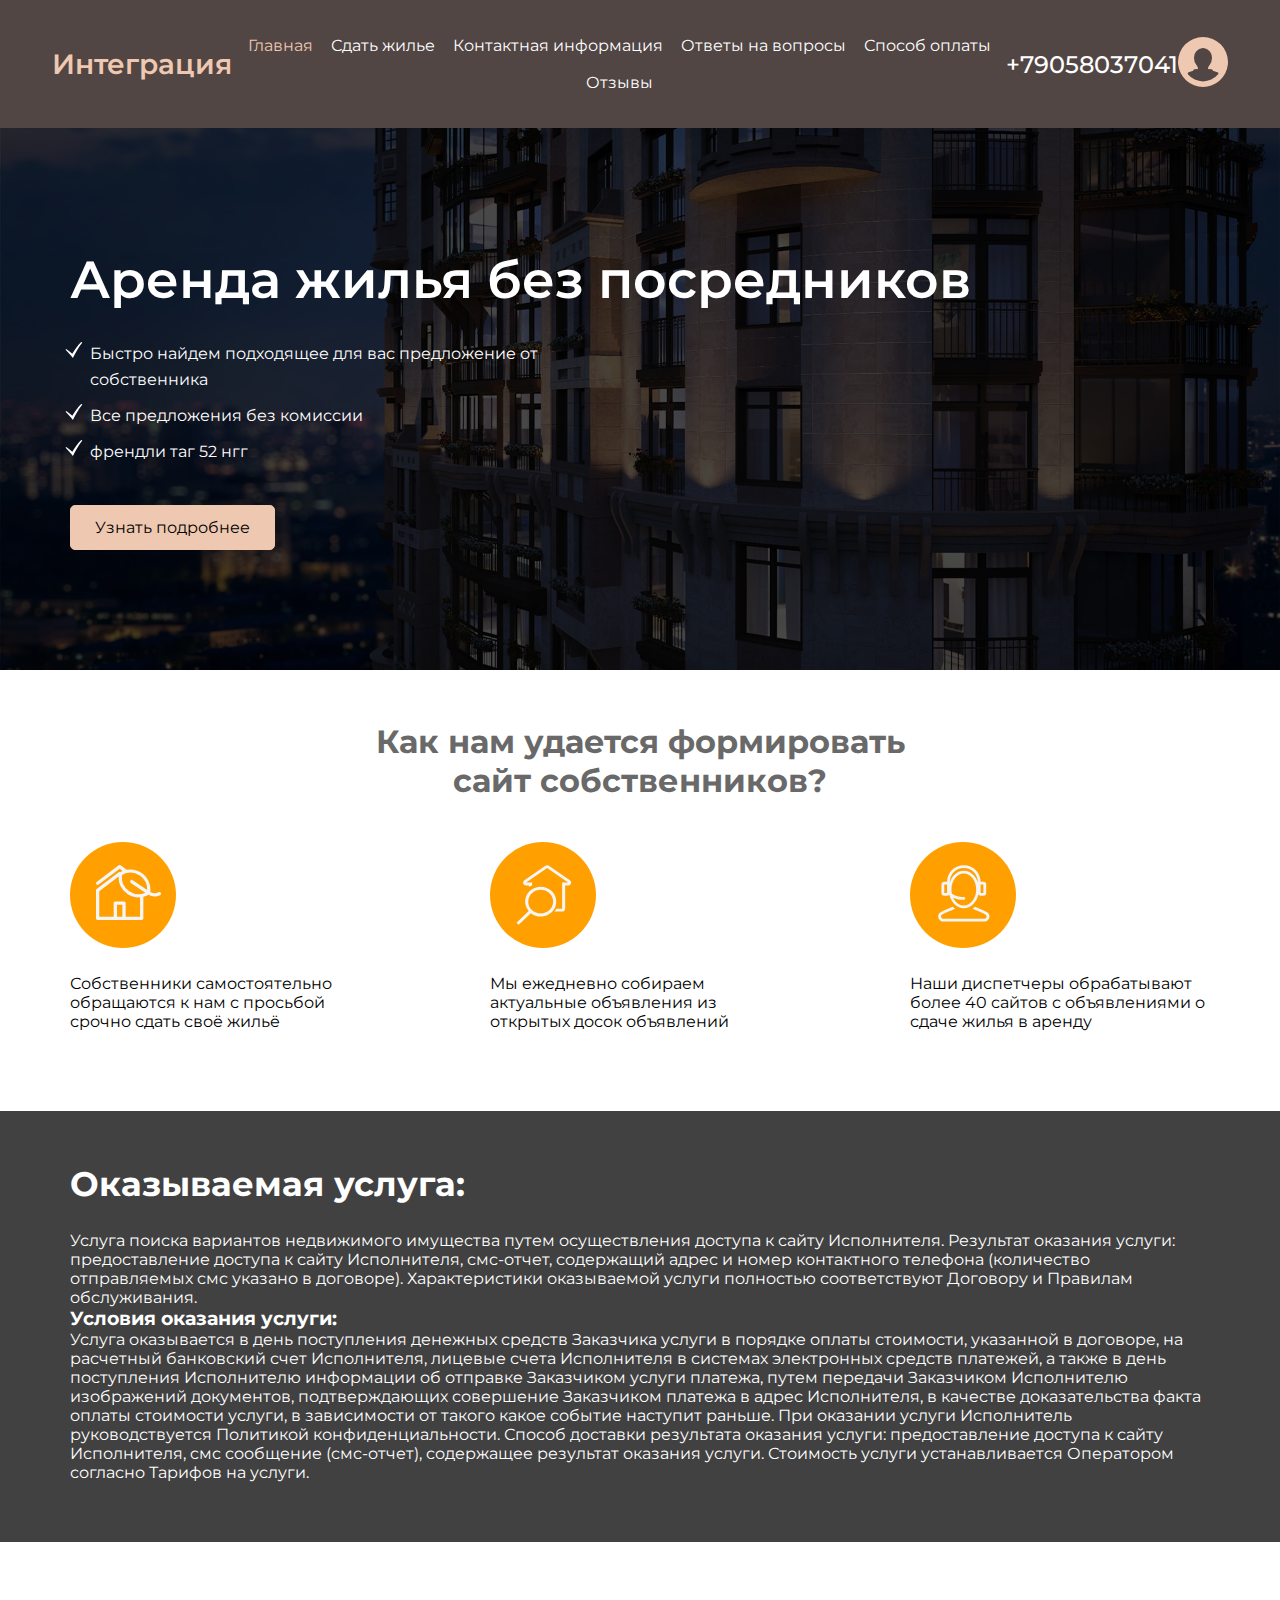
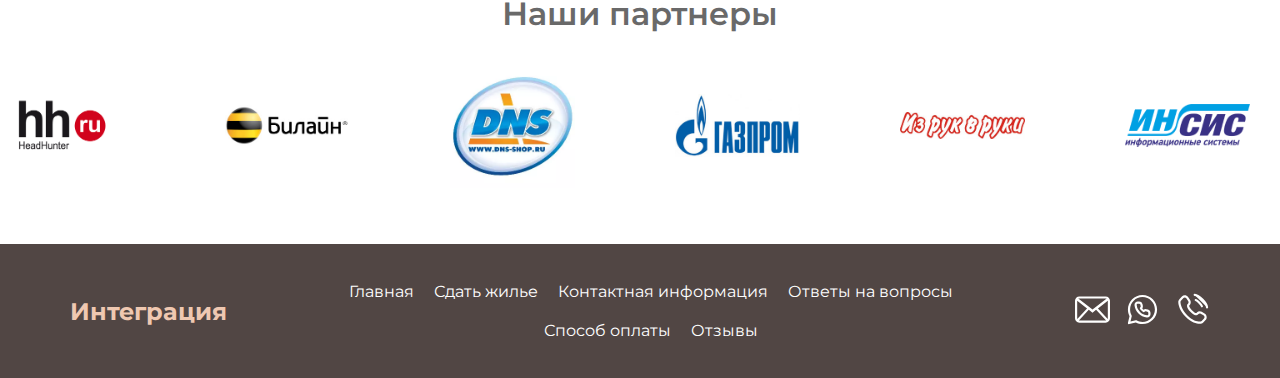
==== index.html @ bb3fafda "change header and create video reviews list" ====
<!DOCTYPE html>
<html lang="ru">
<head>
    <meta charset="UTF-8">
    <meta name="viewport" content="width=device-width, initial-scale=1.0">
    <title>Интеграция</title>
    <link rel="stylesheet" href="styles/reset.css" type="text/css">
    <link rel="stylesheet" href="styles/header.css" type="text/css">
    <link rel="stylesheet" href="styles/index.css" type="text/css">
    <link rel="stylesheet" href="styles/footer.css" type="text/css">
</head>
<body>
    <header>
        <ul>
            <li>
                <a href="index.html" class="header-logo">Интеграция</a>
            </li>
            <li>
                <nav>
                    <ul class="header-nav">
                        <li>
                            <a class="active" href="index.html">Главная</a>
                        </li>
                        <li>
                            <a href="rent_out.html">Сдать жилье</a>
                        </li>
                        <li>
                            <a href="contacts.html">Контактная информация</a>
                        </li>
                        <li>
                            <a href="questions.html">Ответы на вопросы</a>
                        </li>
                        <li>
                            <a href="connection.html">Способ оплаты</a>
                        </li>
                        <li>
                            <a href="reviews.html">Отзывы</a>
                        </li>
                    </ul>
                </nav>
            </li>
            <li>
                <a href="tel:+79058037041" class="header-phone">+79058037041</a>
            </li>
            <li>
                <a href="account.html" class="profile_icon">
                    <img src="img/profile_icon.svg" alt="profile_icon">
                </a>
            </li>
        </ul>
    </header>
    <main>
        <section class="hero">
            <div class="hero-container">
                <h2 class="hero-title">Аренда жилья без посредников</h2>
                <ul class="hero-list">
                    <li>Быстро найдем подходящее для вас предложение от собственника</li>
                    <li>Все предложения без комиссии</li>
                    <li>френдли таг 52 нгг</li>
                </ul>
                <a href="rent_out.html" class="hero-link">Узнать подробнее</a>
            </div>
        </section>
        <section class="advantagest">
            <div class="advantagest-container">
                <h2 class="advantagest-title">
                    Как нам удается формировать сайт собственников?
                </h2>
                <ul class="advantagest-list">
                    <li>
                        <div>
                            Собственники самостоятельно обращаются к нам с просьбой срочно сдать своё жильё
                        </div>
                    </li>
                    <li>
                        <div>
                            Мы ежедневно собираем актуальные объявления из открытых досок объявлений
                        </div>
                    </li>
                    <li>
                        <div>
                            Наши диспетчеры обрабатывают более 40 сайтов с объявлениями о сдаче жилья в аренду
                        </div>
                    </li>
                </ul>
            </div>
        </section>
        <section class="guarantees">
            <div class="guarantees-container">
                <h2 class="guarantees-title">
                    Оказываемая услуга:
                </h2>
                <p>Услуга поиска вариантов недвижимого имущества путем осуществления доступа к сайту Исполнителя. Результат оказания услуги: предоставление доступа к сайту Исполнителя, смс-отчет, содержащий адрес и номер контактного телефона (количество отправляемых смс указано в договоре). Характеристики оказываемой услуги полностью соответствуют Договору и Правилам обслуживания.
                </p>
                <h3>
                    Условия оказания услуги:
                </h3>
                <p>
                    Услуга оказывается в день поступления денежных средств Заказчика услуги в порядке оплаты стоимости, указанной в договоре, на расчетный банковский счет Исполнителя, лицевые счета Исполнителя в системах электронных средств платежей, а также в день поступления Исполнителю информации об отправке Заказчиком услуги платежа, путем передачи Заказчиком Исполнителю изображений документов, подтверждающих совершение Заказчиком платежа в адрес Исполнителя, в качестве доказательства факта оплаты стоимости услуги, в зависимости от такого какое событие наступит раньше.
                    При оказании услуги Исполнитель руководствуется Политикой конфиденциальности.
                    Способ доставки результата оказания услуги: предоставление доступа к сайту Исполнителя, cмс сообщение (смс-отчет), содержащее результат оказания услуги.
                    Стоимость услуги устанавливается Оператором согласно Тарифов на услуги.
                </p>
            </div>
        </section>
        <section class="partners">
            <h2 class="partners-title">Наши партнеры</h2>
            <ul class="partners-list">
                <li class="partners-list-item">
                    <a href="http://hh.ru/" target="_blank">
                        <img src="img/partner_hh.ru.png" alt="hh.ru">
                    </a>
                </li>
                <li class="partners-list-item">
                    <a href="http://beeline.ru/" target="_blank">
                        <img src="img/partner_bilan.jpg" alt="bilain">
                    </a>
                </li>
                <li class="partners-list-item">
                    <a href="http://dns-shop.ru/" target="_blank">
                        <img src="img/partner_DNS.webp" alt="DNS">
                    </a>
                </li>
                <li class="partners-list-item">
                    <a href="http://gazprom-neft.ru/" target="_blank">
                        <img src="img/partner_gazprom.jpg" alt="Gazprom">
                    </a>
                </li>
                <li class="partners-list-item">
                    <a href="http://irr.ru/" target="_blank">
                        <img src="img/partner_hands.jpg" alt="hands">
                    </a>
                </li>
                <li class="partners-list-item">
                    <a href="http://profintel.ru/" target="_blank">
                        <img src="img/partner_isis.png" alt="insis">
                    </a>
                </li>
                <li class="partners-list-item">
                    <a href="http://mail.ru/" target="_blank">
                        <img src="img/partner_mail.ru.png" alt="mail.ru">
                    </a>
                </li>
                <li class="partners-list-item">
                    <a href="http://mts.ru/" target="_blank">
                        <img src="img/partner_MTS.png" alt="MTS">
                    </a>
                </li>
                <li class="partners-list-item">
                    <a href="http://n1.ru/" target="_blank">
                        <img src="img/partner_N1.png" alt="N1">
                    </a>
                </li>
                <li class="partners-list-item">
                    <a href="http://zipal.ru/" target="_blank">
                        <img src="img/partner_zaipal.png" alt="zaipal">
                    </a>
                </li>
            </ul>
        </section>
    </main>
    <footer class="footer">
        <div class="footer-container">
            <ul class="footer-list">
                <li>
                    <h2 class="footer-logo">Интеграция</h2>
                </li>
                <li>
                    <nav class="footer-nav">
                        <ul class="footer-nav-list">
                            <li>
                                <a href="index.html">Главная</a>
                            </li>
                            <li>
                                <a href="rent_out.html">Сдать жилье</a>
                            </li>
                            <li>
                                <a href="contacts.html">Контактная информация</a>
                            </li>
                            <li>
                                <a href="questions.html">Ответы на вопросы</a>
                            </li>
                            <li>
                                <a href="connection.html">Способ оплаты</a>
                            </li>
                            <li>
                                <a href="reviews.html">Отзывы</a>
                            </li>
                        </ul>
                    </nav>
                </li>
                <li>
                    <a class="footer-mail" href="mailto:otdel.kachestva.21@mail.ru">
                        <img src="img/mail.svg" alt="">
                    </a>
                    <a class="footer-whatsapp" href="https://api.whatsapp.com/send?phone=79655202887">
                        <img src="img/whatsapp.svg" alt="">
                    </a>
                    <a class="footer-phone" href="tel:+79058037041">
                        <img src="img/phone.svg" alt="">
                    </a>
                </li>
            </ul>
        </div>
    </footer>
    <script src="scripts/scroll.js"></script>
</body>
</html>
---- styles/header.css ----
header {
    padding: 36px 52px;
    background-color: #514644;
    color: white;
}

header > ul {
    display: flex;
    list-style: none;
    justify-content: space-between;
    align-items: center;
}

.header-logo {
    font-size: 28px;
    font-weight: 600;
    color: #efc8b1;
}

.header-nav {
    display: flex;
    list-style: none;
    gap: 18px;
    flex-wrap: wrap;
    justify-content: center
}

.header-nav a {
    cursor: pointer;
    transition: color 0.2s ease;
}

.header-nav a:hover {
    color: #efc8b1;
}

.header-nav a.active {
    color: #efc8b1;
}

.header-phone {
    font-size: 24px;
    font-weight: 500;
    transition: color 0.2s ease;
}

.header-phone:hover {
    color: #efc8b1;
}
---- styles/index.css ----
.hero {
    position: relative;
    background-image: url('../img/house.jpg');
    background-size: cover;
    background-position: center;
    background-repeat: no-repeat;
}

.hero::before {
    position: absolute;
    content: '';
    background-color: #000000b7;
    top: 0;
    left: 0;
    width: 100%;
    height: 100%;
}

.hero-container {
    position: relative;
    max-width: 1140px;
    margin: 0 auto;
    padding: 120px 0 120px;
    z-index: 10;
    color: white;
}

.hero-title {
    font-size: 52px;
    font-weight: 600;
    margin-bottom: 30px;
}

.hero-list {
    margin-left: 20px;
    list-style-image: url('../img/check-mark.svg');
    line-height: 26px;
    max-width: 450px;
}

.hero-list li {
    margin-bottom: 10px;
}

.hero-link {
    display: inline-block;
    margin-top: 30px;
    padding: 12px 24px;
    background-color: #efc8b1;
    color: black;
    border: 1px solid #efc8b1;
    border-radius: 5px;
    transition: color 0.2s ease;
}

.hero-link:hover {
    box-shadow: 0 0 18px #efc8b1;
}

.advantagest-container {
    max-width: 1140px;
    margin: 0 auto;
    padding: 52px 0 80px;
}

.advantagest-title {
    margin: 0 auto 42px;
    max-width: 600px;
    text-align: center;
    font-size: 32px;
    font-weight: 700;
    color: #696969;
}

.advantagest-list {
    display: flex;
    justify-content: space-between;
    list-style: none;
}

.advantagest-list li {
    max-width: 300px;
}

.advantagest-list li::before {
    margin-bottom: 26px;
    display: block;
    content: '';
    background-image: url('../img/1pic.svg');
    width: 106px;
    height: 106px;
}

.advantagest-list li:nth-child(2)::before {
    background-image: url('../img/2pic.svg');
}

.advantagest-list li:last-child::before {
    background-image: url('../img/3pic.svg');
}

.guarantees {
    position: relative;
}

.guarantees::before {
    position: absolute;
    content: '';
    background-color: #000000be;
    top: 0;
    left: 0;
    width: 100%;
    height: 100%;
}

.guarantees-container {
    position: relative;
    margin: 0 auto;
    max-width: 1140px;
    padding: 52px 0 60px;
    z-index: 10;
    color: white;
}

.guarantees-title {
    font-size: 34px;
    margin-bottom: 26px
}

.guarantees-list {
    margin-left: 20px;
    list-style-image: url('..img/check-mark-guaranties.svg');
}

.guarantees-list li {
    margin-bottom: 13px;
}

.guarantees-list li:last-child {
    margin-bottom: 0;
}

.partners {
    padding: 52px 0;
}

.partners-title {
    text-align: center;
    font-size: 32px;
    font-weight: 600;
    margin-bottom: 30px;
    color: #696969;
}

.partners-list {
    display: flex;
    align-items: center;
    width: 100%;
    overflow-x: auto;
    list-style: none;
    gap: 100px;
}

.partners-list::-webkit-scrollbar {
    display: none;
}

.partners-list-item img {
    width: 125px;
    height: auto;
}
---- styles/footer.css ----
.footer {
    background-color: #514644;
    padding: 18px 18px;
    color: white;
    display: flex;
    align-items: center;
}

.footer-container {
    width: 1140px;
    margin: 0 auto;
    padding: 20px 0 20px;
}

.footer-list {
    display: flex;
    list-style: none;
    justify-content: space-between;
    align-items: center;
}

.footer-logo {
    color: #efc8b1;
}

.footer-nav {
    max-width: 700px;
}

.footer-nav-list {
    list-style: none;
    display: flex;
    gap: 20px;
    flex-wrap: wrap;
    justify-content: center;
}

.footer-nav-list a {
    transition: color 0.2s ease;
}

.footer-nav-list a:hover {
    color: #efc8b1;
}

.footer-list li:last-child {
    display: flex;
    gap: 15px;
}
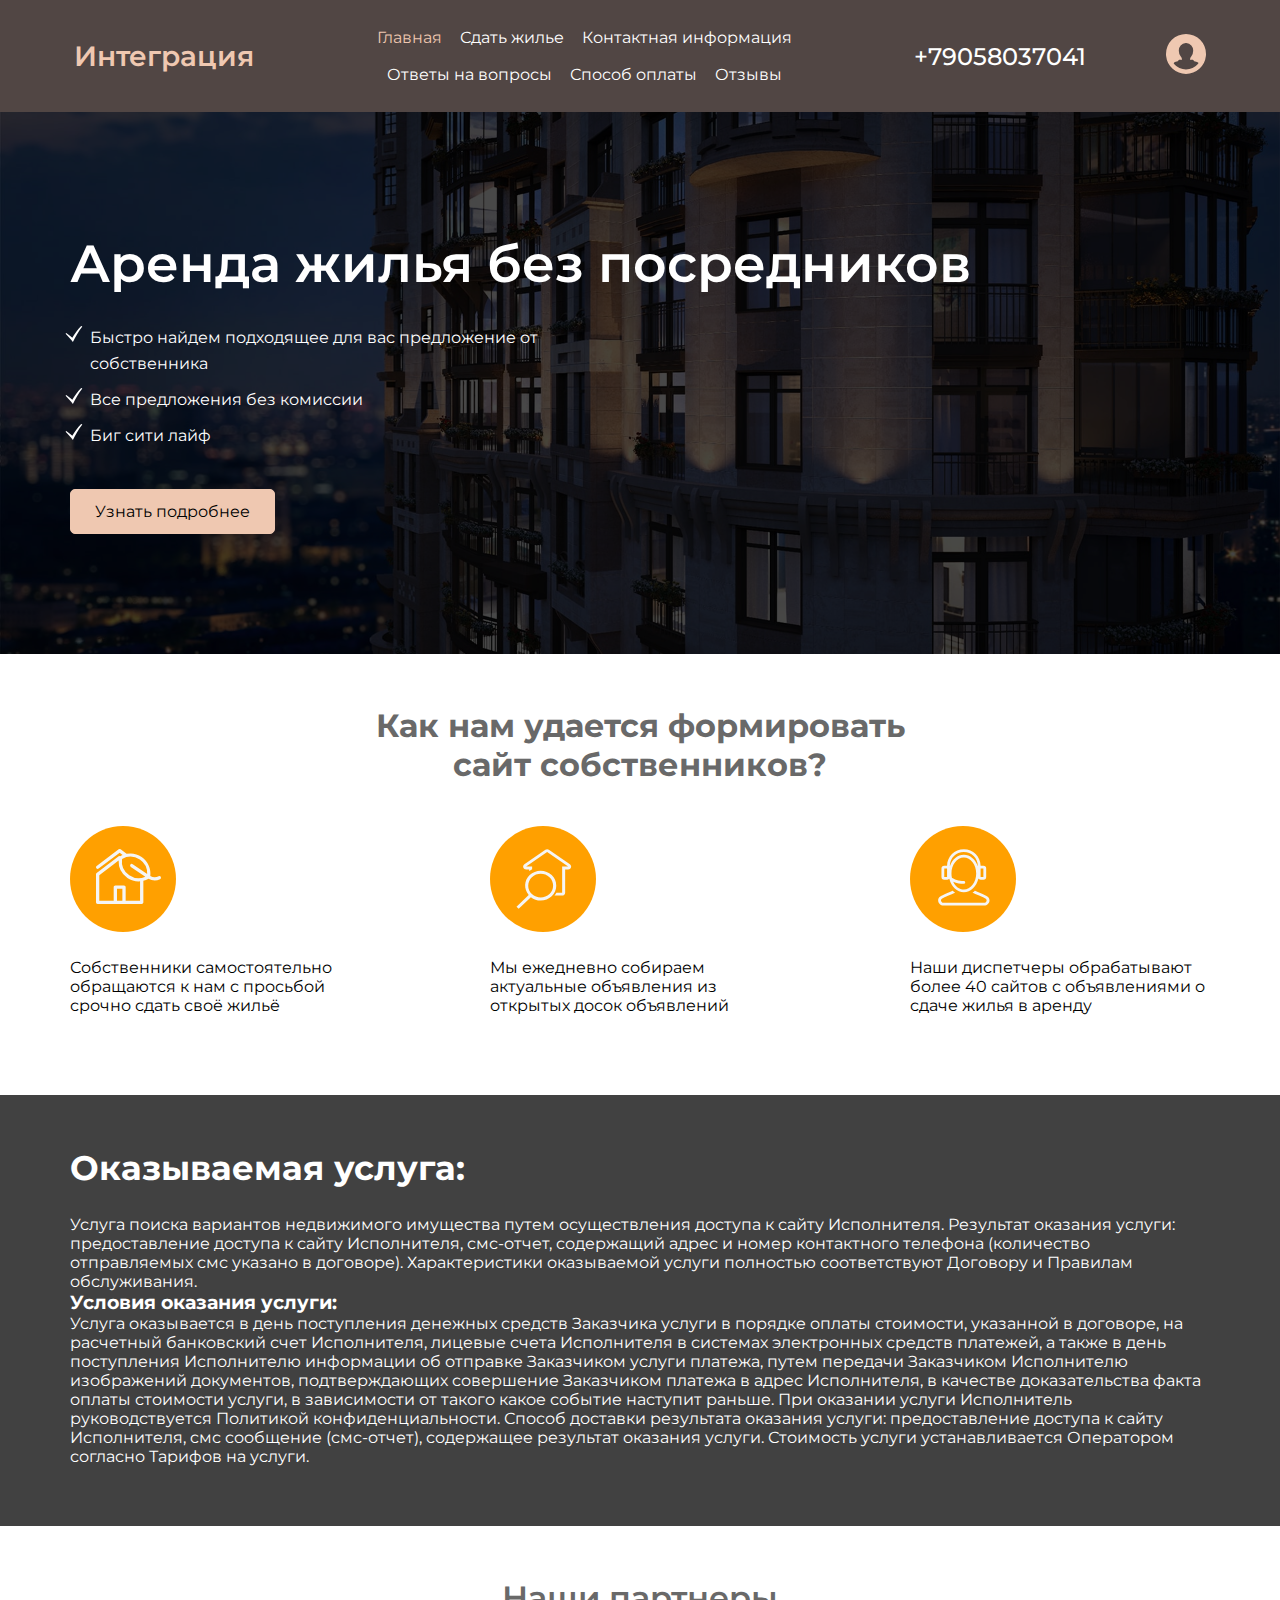
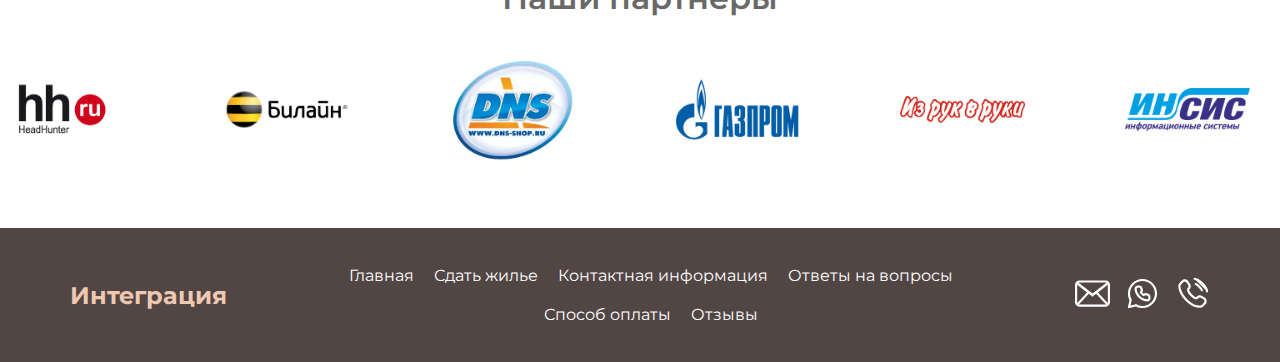
==== commit 5cd6dd7f: "start create adaptive" ====
--- a/index.html
+++ b/index.html
@@ -56,7 +56,7 @@
                 <ul class="hero-list">
                     <li>Быстро найдем подходящее для вас предложение от собственника</li>
                     <li>Все предложения без комиссии</li>
-                    <li>френдли таг 52 нгг</li>
+                    <li>Биг сити лайф</li>
                 </ul>
                 <a href="rent_out.html" class="hero-link">Узнать подробнее</a>
             </div>
@@ -105,7 +105,7 @@
         </section>
         <section class="partners">
             <h2 class="partners-title">Наши партнеры</h2>
-            <ul class="partners-list">
+            <ul class="partners-list" onwheel="handleScroll(event);">
                 <li class="partners-list-item">
                     <a href="http://hh.ru/" target="_blank">
                         <img src="img/partner_hh.ru.png" alt="hh.ru">
@@ -154,6 +154,11 @@
                 <li class="partners-list-item">
                     <a href="http://zipal.ru/" target="_blank">
                         <img src="img/partner_zaipal.png" alt="zaipal">
+                    </a>
+                </li>
+                <li class="partners-list-item">
+                    <a href="https://svr.megafon.ru" target="_blank">
+                        <img src="img/partner_mega_phone.png" alt="megaphone">
                     </a>
                 </li>
             </ul>
--- a/styles/header.css
+++ b/styles/header.css
@@ -1,5 +1,5 @@
 header {
-    padding: 36px 52px;
+    padding: 28px 74px;
     background-color: #514644;
     color: white;
 }
@@ -46,4 +46,10 @@
 
 .header-phone:hover {
     color: #efc8b1;
+}
+
+@media (max-width: 1450px) {
+    .header-nav {
+        max-width: 500px;
+    }
 }--- a/styles/index.css
+++ b/styles/index.css
@@ -1,5 +1,6 @@
 .hero {
     position: relative;
+    padding: 0 20px;
     background-image: url('../img/house.jpg');
     background-size: cover;
     background-position: center;
@@ -20,7 +21,7 @@
     position: relative;
     max-width: 1140px;
     margin: 0 auto;
-    padding: 120px 0 120px;
+    padding: 120px 0;
     z-index: 10;
     color: white;
 }
--- a/styles/footer.css
+++ b/styles/footer.css
@@ -46,4 +46,13 @@
 .footer-list li:last-child {
     display: flex;
     gap: 15px;
+}
+
+@media (max-width: 770px) {
+    .footer-list li:not(last-child) {
+        display: none;
+    }
+    .footer-list {
+        justify-content: center;
+    }
 }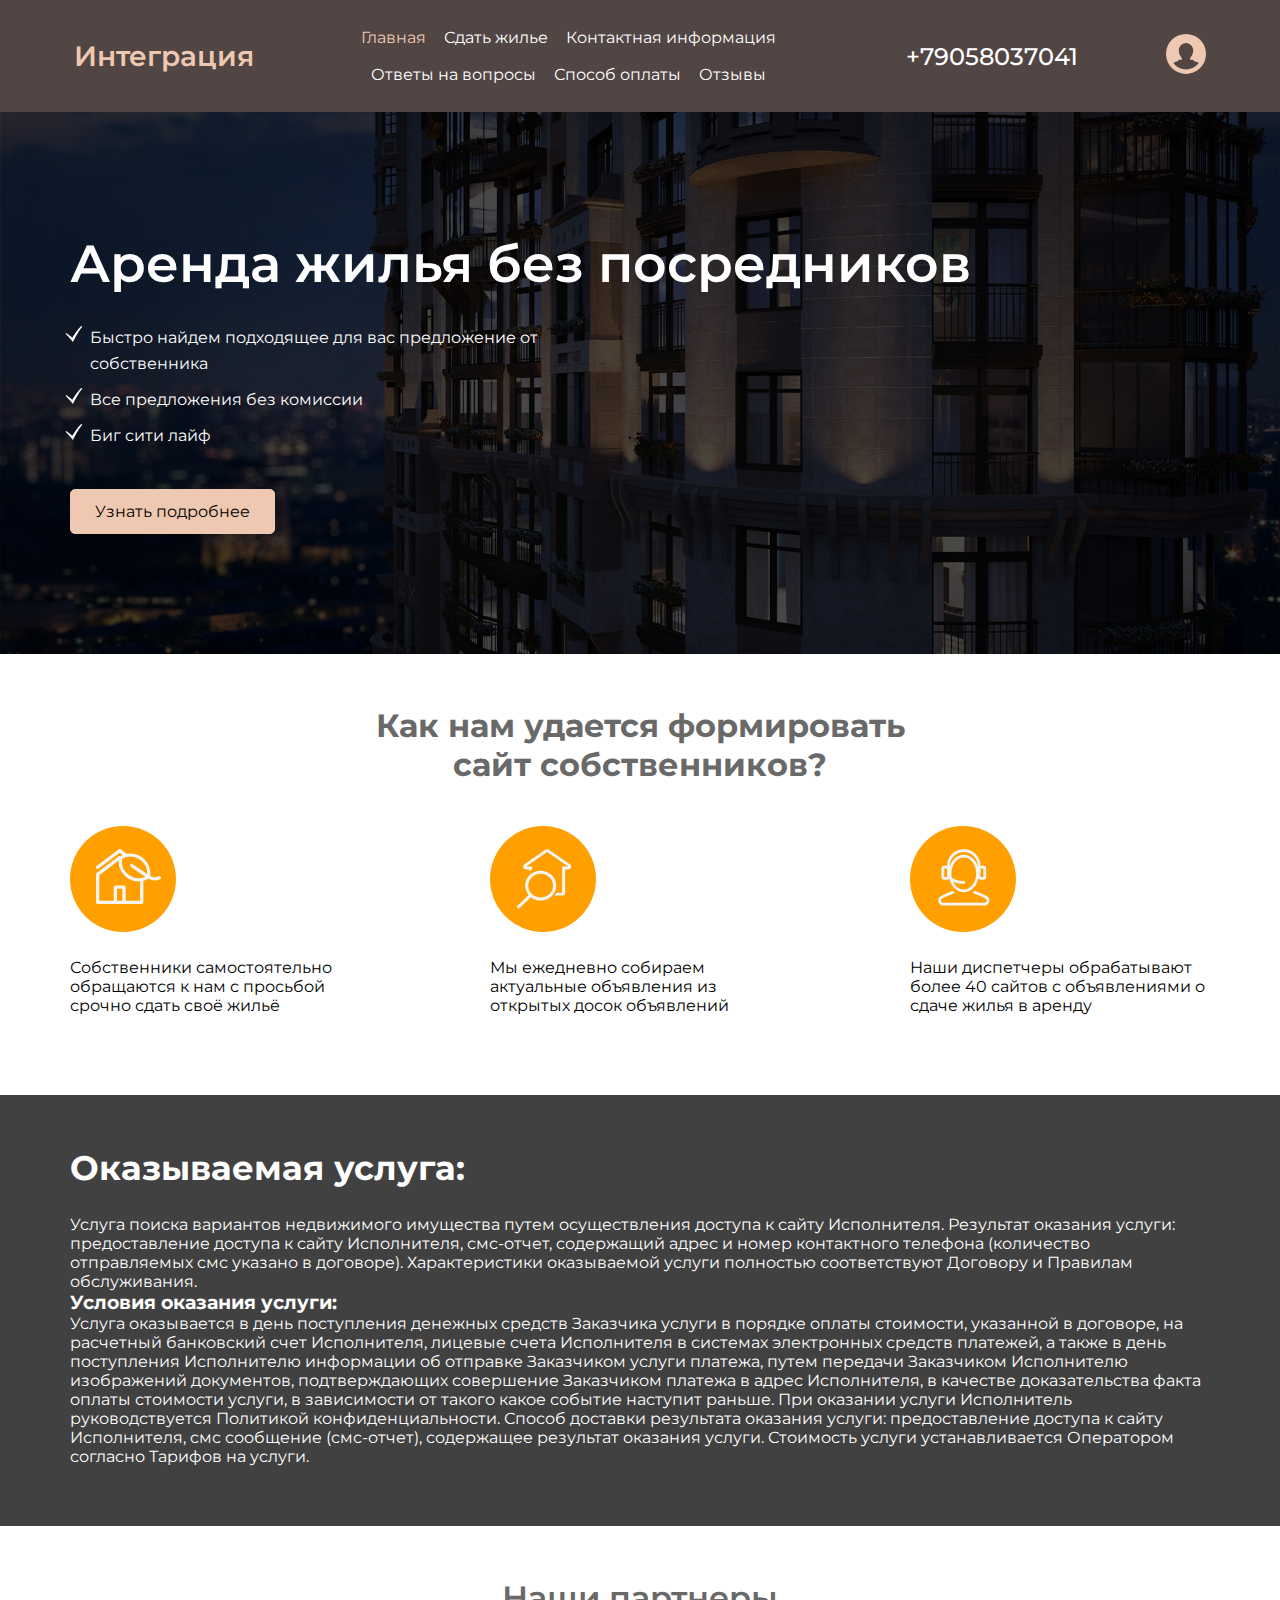
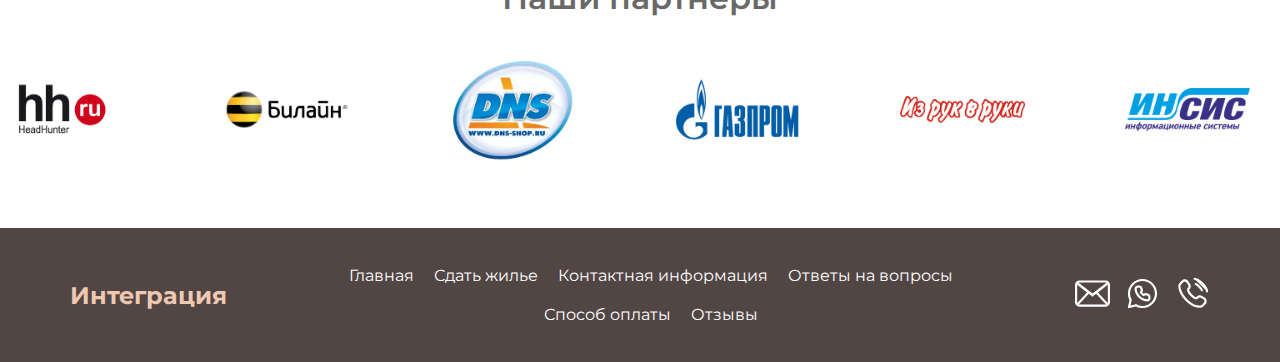
==== commit 284c6cfb: "create burger menu" ====
--- a/index.html
+++ b/index.html
@@ -12,8 +12,12 @@
 <body>
     <header>
         <ul>
-            <li>
+            <li class="header-menu">
                 <a href="index.html" class="header-logo">Интеграция</a>
+                <input type="checkbox" id="burger-menu">
+                <label class="menu-label" for="burger-menu">
+                    <span></span>
+                </label>
             </li>
             <li>
                 <nav>
@@ -45,6 +49,7 @@
             <li>
                 <a href="account.html" class="profile_icon">
                     <img src="img/profile_icon.svg" alt="profile_icon">
+                    <span>Личный кабинет</span>
                 </a>
             </li>
         </ul>
--- a/styles/header.css
+++ b/styles/header.css
@@ -17,12 +17,14 @@
     color: #efc8b1;
 }
 
+
 .header-nav {
     display: flex;
     list-style: none;
     gap: 18px;
     flex-wrap: wrap;
-    justify-content: center
+    justify-content: center;
+    align-items: center;
 }
 
 .header-nav a {
@@ -39,6 +41,7 @@
 }
 
 .header-phone {
+    margin-left: 24px;
     font-size: 24px;
     font-weight: 500;
     transition: color 0.2s ease;
@@ -48,8 +51,116 @@
     color: #efc8b1;
 }
 
+.profile_icon {
+    margin-left: 24px;
+}
+
+.profile_icon span {
+    display: none;
+}
+
+.menu-label {
+    display: none;
+}
+
+#burger-menu {
+    display: none;
+}
+
 @media (max-width: 1450px) {
     .header-nav {
         max-width: 500px;
     }
+}
+
+@media (max-width: 1100px) {
+    header > ul {
+        flex-direction: column;
+        gap: 15px;
+    }
+
+    .header-menu {
+        display: flex;
+        justify-content: space-between;
+        width: 100%;
+    }
+
+    header >  ul > li:not(:first-child) {
+        display: none;  
+    }
+
+    .header-nav {
+        flex-direction: column;
+        align-items: center;
+    }
+
+    .menu-label {
+        position: relative;
+        display: block;
+        height: 25px;
+        width: 30px;
+    }
+    
+    .menu-label::before, 
+    .menu-label::after, 
+    .menu-label span {
+        position: absolute;
+        width: 100%;
+        height: 3px;
+        background-color: #efc8b1;
+        transition: 0.3s;
+    }
+
+    .menu-label::before {
+        content: '';
+        top: 0;
+    }
+
+    .menu-label::after {
+        content: '';
+        bottom: 0;
+    }
+
+    .menu-label span {
+        top: 11px;
+    }
+
+    .header-menu:has(#burger-menu:checked) ~ li {
+        display: flex;
+    }
+    
+    #burger-menu:checked ~ label::before {
+        transform: rotate(45deg);
+        top: 12px;
+    }
+
+    #burger-menu:checked ~ label::after {
+        transform: rotate(45deg);
+        bottom: 10px;
+    }
+    
+    #burger-menu:checked ~ label span {
+        transform: rotate(-45deg);
+    }
+
+    .profile_icon {
+        padding: 12px 24px;
+        background-color: #efc8b1;
+        color: black;
+        border: 1px solid #efc8b1;
+        border-radius: 5px;
+        transition: color 0.2s ease;
+    }
+
+    .profile_icon:hover {
+        box-shadow: 0 0 18px #efc8b1;
+    }
+
+    .profile_icon span {
+        display: inline;
+    }    
+
+    .profile_icon img {
+        display: none;
+    }
 }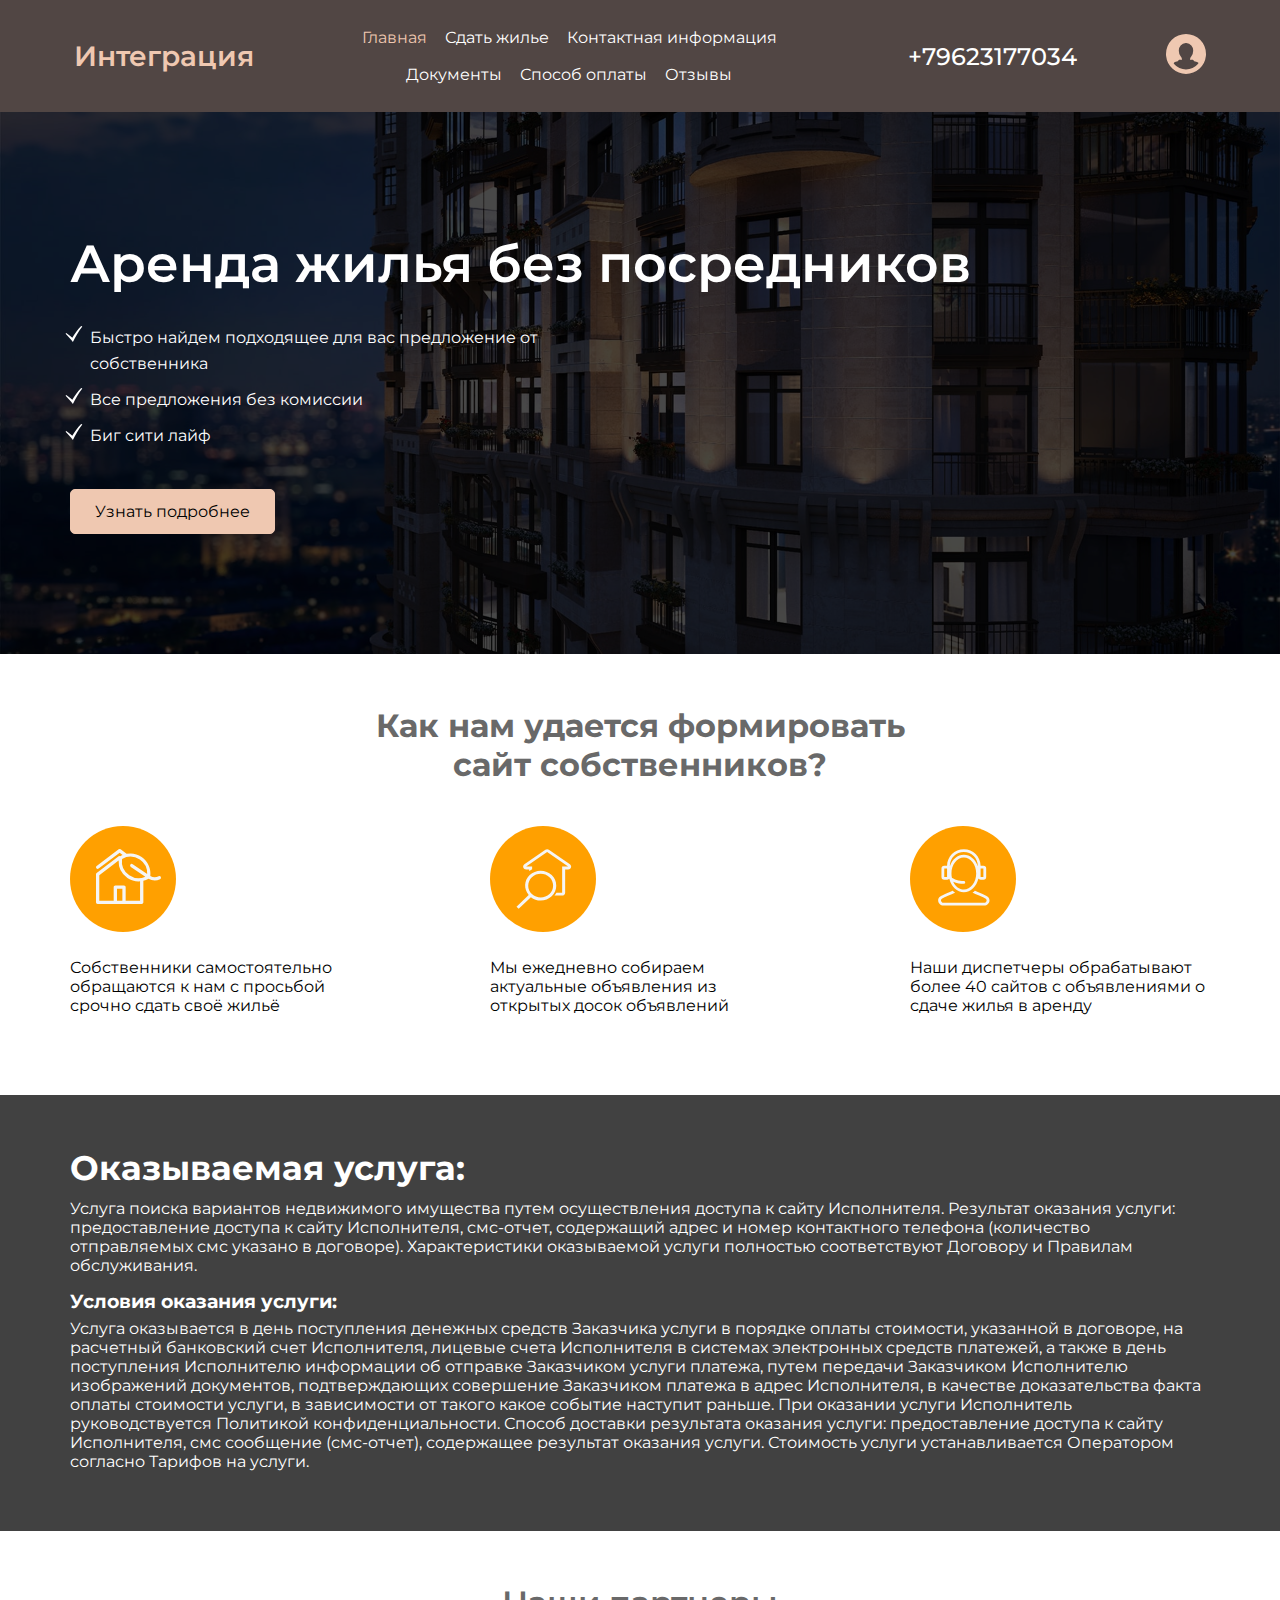
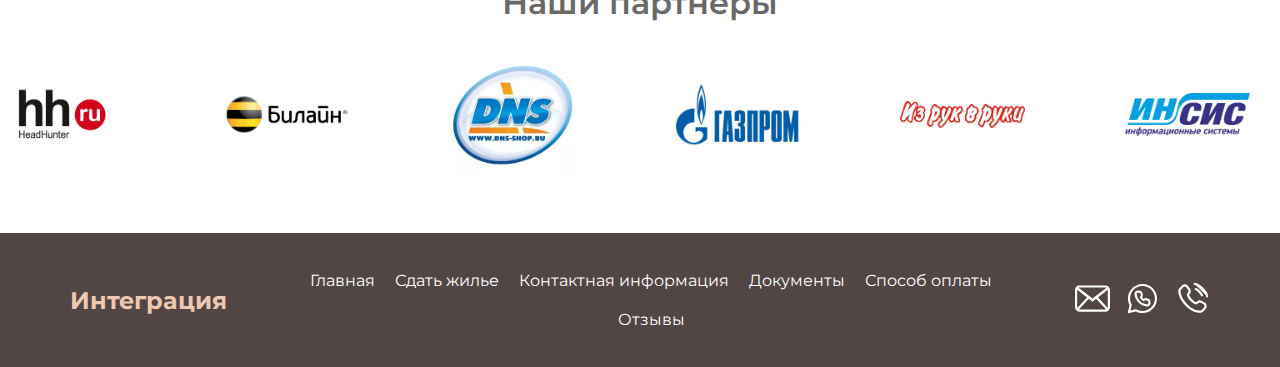
==== commit eefd11a3: "create section documents" ====
--- a/index.html
+++ b/index.html
@@ -32,7 +32,7 @@
                             <a href="contacts.html">Контактная информация</a>
                         </li>
                         <li>
-                            <a href="questions.html">Ответы на вопросы</a>
+                            <a href="questions.html">Документы</a>
                         </li>
                         <li>
                             <a href="connection.html">Способ оплаты</a>
@@ -44,7 +44,7 @@
                 </nav>
             </li>
             <li>
-                <a href="tel:+79058037041" class="header-phone">+79058037041</a>
+                <a href="tel:+79623177034" class="header-phone">+79623177034</a>
             </li>
             <li>
                 <a href="account.html" class="profile_icon">
@@ -188,7 +188,7 @@
                                 <a href="contacts.html">Контактная информация</a>
                             </li>
                             <li>
-                                <a href="questions.html">Ответы на вопросы</a>
+                                <a href="questions.html">Документы</a>
                             </li>
                             <li>
                                 <a href="connection.html">Способ оплаты</a>
@@ -200,13 +200,13 @@
                     </nav>
                 </li>
                 <li>
-                    <a class="footer-mail" href="mailto:otdel.kachestva.21@mail.ru">
+                    <a class="footer-mail" href="mailto:otdel.pretenzionnyy@bk.ru">
                         <img src="img/mail.svg" alt="">
                     </a>
                     <a class="footer-whatsapp" href="https://api.whatsapp.com/send?phone=79655202887">
                         <img src="img/whatsapp.svg" alt="">
                     </a>
-                    <a class="footer-phone" href="tel:+79058037041">
+                    <a class="footer-phone" href="tel:+79623177034">
                         <img src="img/phone.svg" alt="">
                     </a>
                 </li>
--- a/styles/header.css
+++ b/styles/header.css
@@ -163,4 +163,10 @@
     .profile_icon img {
         display: none;
     }
+}
+
+@media (max-width: 800px) {
+    header {
+        padding: 28px 32px;
+    }
 }--- a/styles/index.css
+++ b/styles/index.css
@@ -1,10 +1,11 @@
 .hero {
     position: relative;
-    padding: 0 20px;
+    padding: 0 36px;
     background-image: url('../img/house.jpg');
     background-size: cover;
     background-position: center;
     background-repeat: no-repeat;
+    overflow: hidden;
 }
 
 .hero::before {
@@ -58,6 +59,11 @@
     box-shadow: 0 0 18px #efc8b1;
 }
 
+.advantagest {
+    padding: 0 36px;
+    overflow: hidden;
+}
+
 .advantagest-container {
     max-width: 1140px;
     margin: 0 auto;
@@ -76,6 +82,7 @@
 .advantagest-list {
     display: flex;
     justify-content: space-between;
+    gap: 15px;
     list-style: none;
 }
 
@@ -102,6 +109,8 @@
 
 .guarantees {
     position: relative;
+    padding: 0 36px;
+    overflow: hidden;
 }
 
 .guarantees::before {
@@ -123,9 +132,13 @@
     color: white;
 }
 
+.guarantees-container h3 {
+    margin: 15px 0 6px;
+}
+
 .guarantees-title {
     font-size: 34px;
-    margin-bottom: 26px
+    margin-bottom: 10px
 }
 
 .guarantees-list {
@@ -143,6 +156,7 @@
 
 .partners {
     padding: 52px 0;
+    overflow: hidden;
 }
 
 .partners-title {
@@ -169,4 +183,32 @@
 .partners-list-item img {
     width: 125px;
     height: auto;
+}
+
+@media (max-width: 600px) {
+    .hero-title {
+        font-size: 40px;
+    }
+
+    .advantagest-title {
+        font-size: 24px;
+    }
+
+    .advantagest-list {
+        flex-direction: column;
+        align-items: center;
+        gap: 52px;
+    }
+
+    .advantagest-list div {
+        text-align: center;
+    }
+
+    .advantagest-list li::before {
+        margin: 0 auto 26px;
+    }
+
+    .guarantees-title {
+        font-size: 28px;
+    }
 }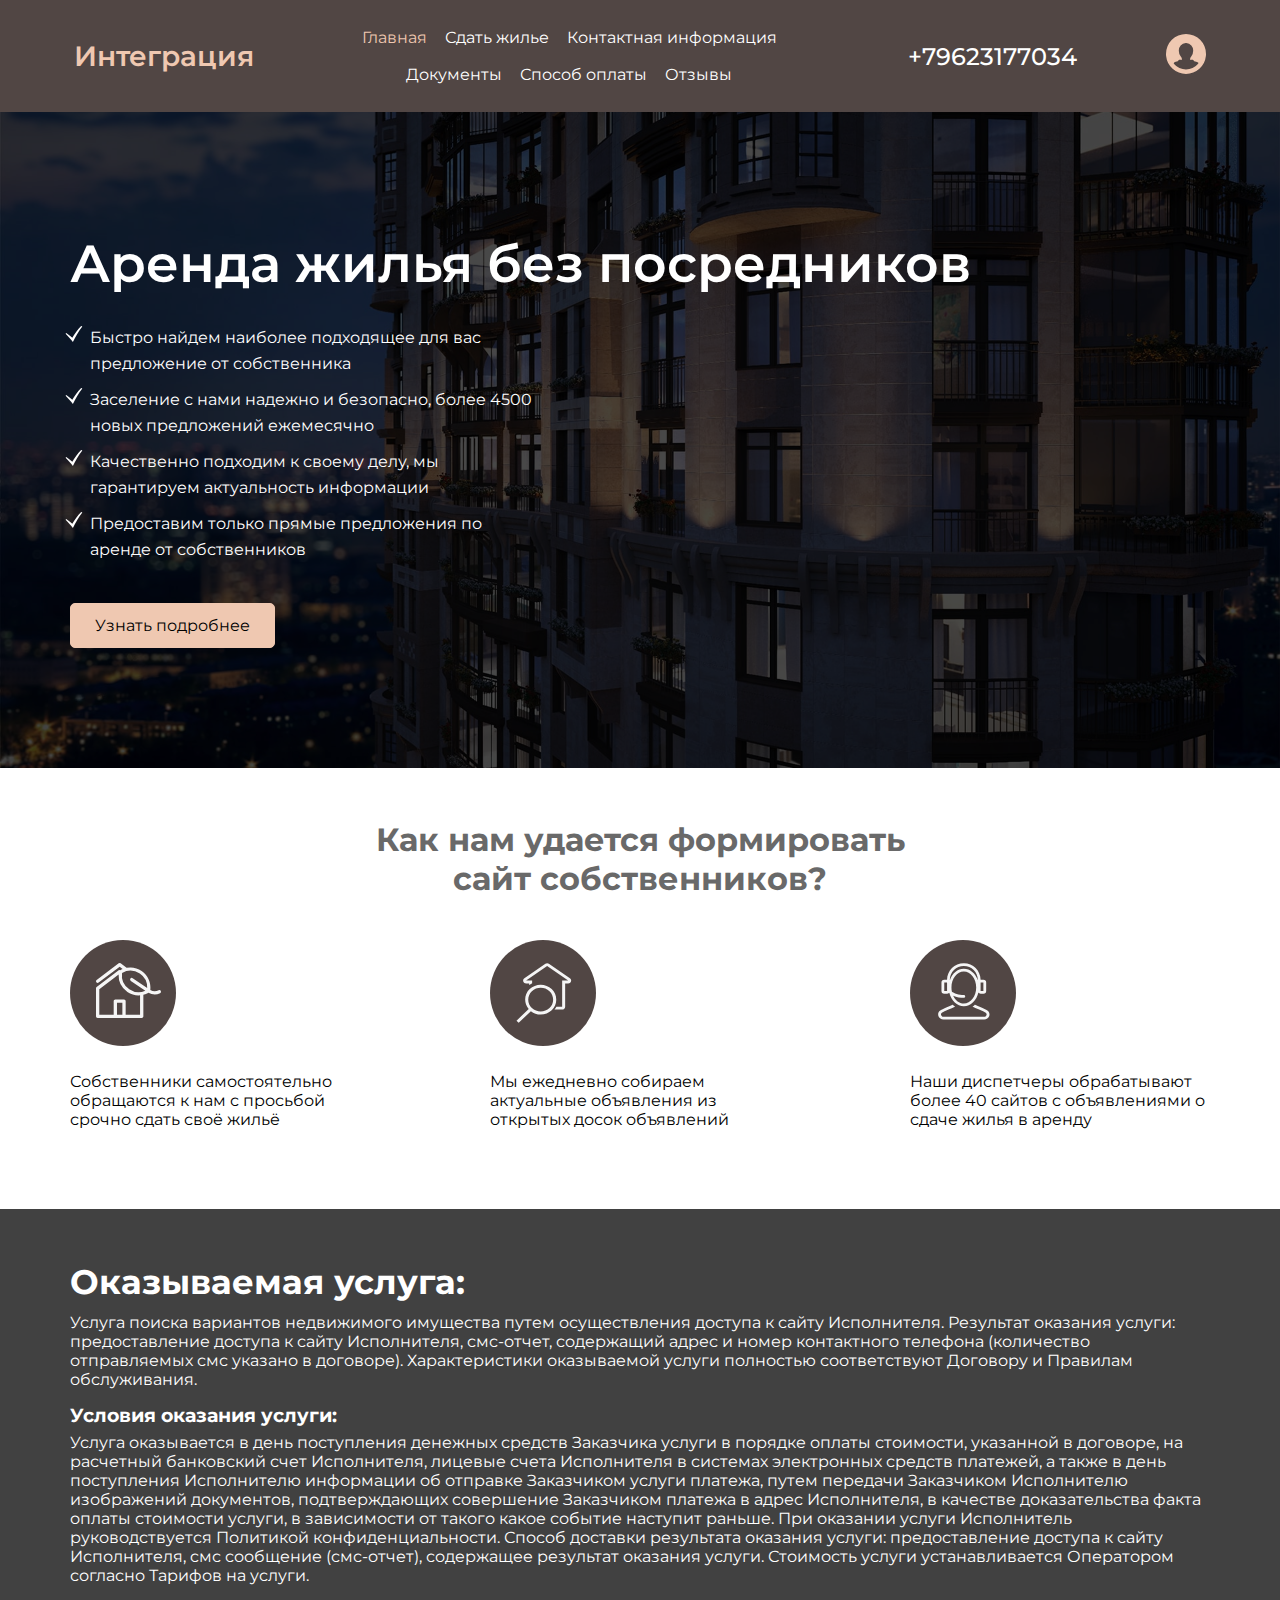
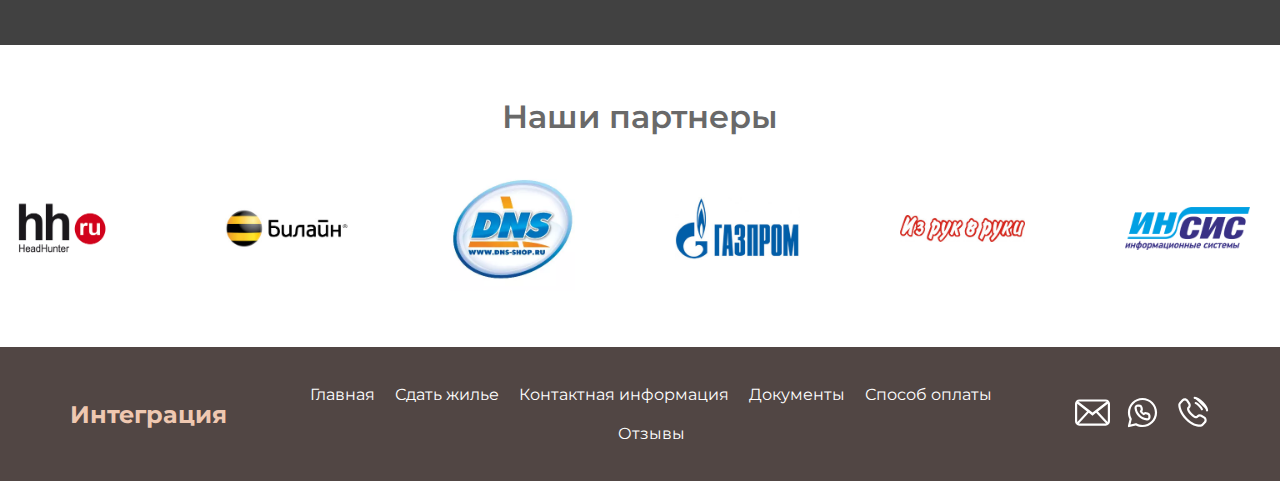
==== commit 2c9b8319: "solo leveling" ====
--- a/index.html
+++ b/index.html
@@ -59,9 +59,10 @@
             <div class="hero-container">
                 <h2 class="hero-title">Аренда жилья без посредников</h2>
                 <ul class="hero-list">
-                    <li>Быстро найдем подходящее для вас предложение от собственника</li>
-                    <li>Все предложения без комиссии</li>
-                    <li>Биг сити лайф</li>
+                    <li>Быстро найдем наиболее подходящее для вас предложение от собственника</li>
+                    <li>Заселение с нами надежно и безопасно, более 4500 новых предложений ежемесячно</li>
+                    <li>Качественно подходим к своему делу, мы гарантируем актуальность информации</li>
+                    <li>Предоставим только прямые предложения по аренде от собственников</li>
                 </ul>
                 <a href="rent_out.html" class="hero-link">Узнать подробнее</a>
             </div>
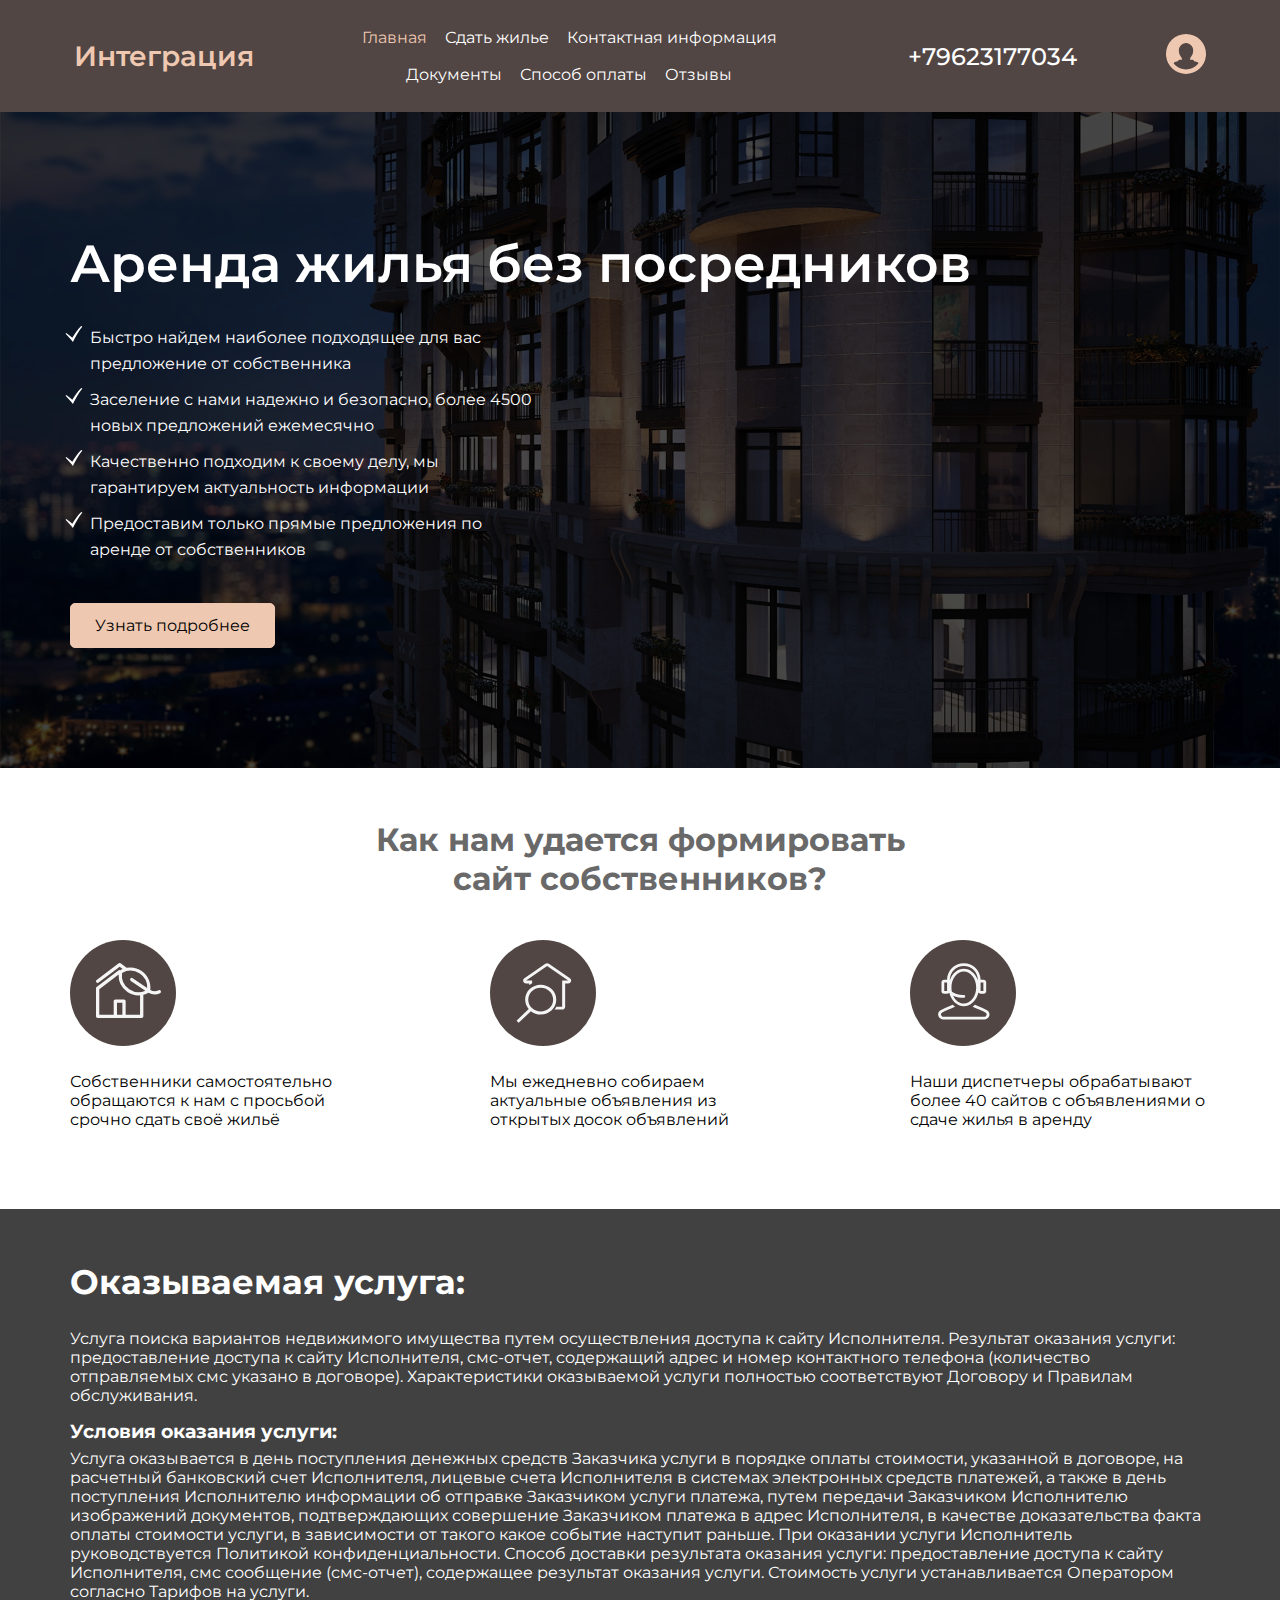
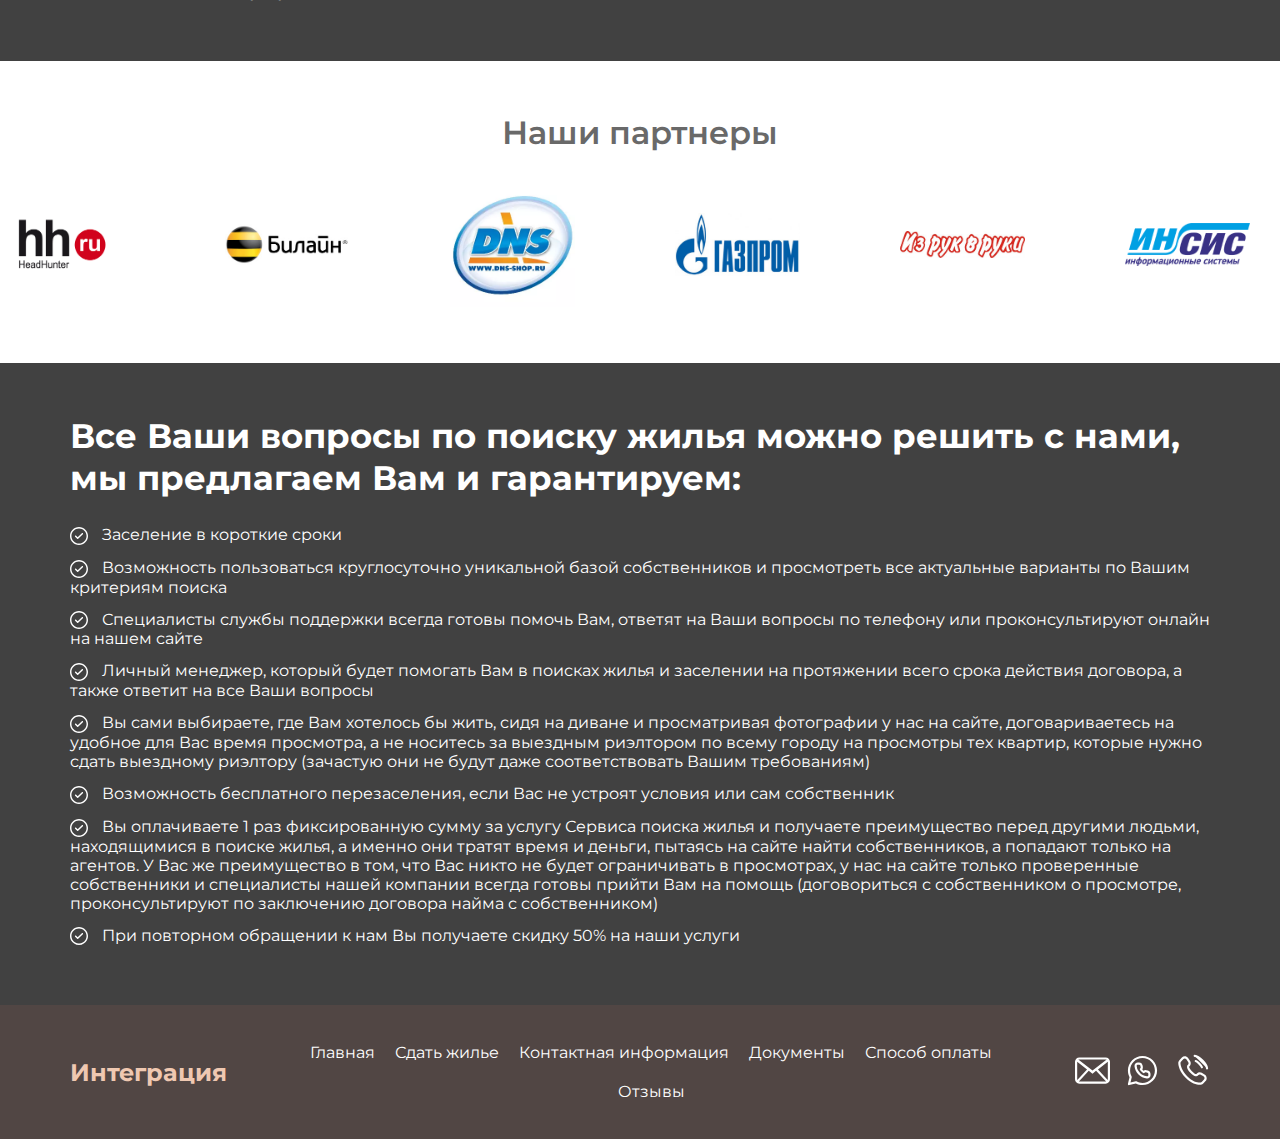
==== commit 0b4919a1: "back guaranties and change documents" ====
--- a/index.html
+++ b/index.html
@@ -32,7 +32,7 @@
                             <a href="contacts.html">Контактная информация</a>
                         </li>
                         <li>
-                            <a href="questions.html">Документы</a>
+                            <a href="documents.html">Документы</a>
                         </li>
                         <li>
                             <a href="connection.html">Способ оплаты</a>
@@ -169,6 +169,39 @@
                 </li>
             </ul>
         </section>
+        <section class="guarantees">
+            <div class="guarantees-container">
+                <h2 class="guarantees-title">
+                    Все Ваши вопросы по поиску жилья можно решить с нами, мы предлагаем Вам и гарантируем:
+                </h2>
+                <ul class="guarantees-list">
+                    <li>
+                        Заселение в короткие сроки
+                    </li>
+                    <li>
+                        Возможность пользоваться круглосуточно уникальной базой собственников и просмотреть все актуальные варианты по Вашим критериям поиска
+                    </li>
+                    <li>
+                        Специалисты службы поддержки всегда готовы помочь Вам, ответят на Ваши вопросы по телефону или проконсультируют онлайн на нашем сайте
+                    </li>
+                    <li>
+                        Личный менеджер, который будет помогать Вам в поисках жилья и заселении на протяжении всего срока действия договора, а также ответит на все Ваши вопросы
+                    </li>
+                    <li>
+                        Вы сами выбираете, где Вам хотелось бы жить, сидя на диване и просматривая фотографии у нас на сайте, договариваетесь на удобное для Вас время просмотра, а не носитесь за выездным риэлтором по всему городу на просмотры тех квартир, которые нужно сдать выездному риэлтору (зачастую они не будут даже соответствовать Вашим требованиям)
+                    </li>
+                    <li>
+                        Возможность бесплатного перезаселения, если Вас не устроят условия или сам собственник
+                    </li>
+                    <li>
+                        Вы оплачиваете 1 раз фиксированную сумму за услугу Сервиса поиска жилья и получаете преимущество перед другими людьми, находящимися в поиске жилья, а именно они тратят время и деньги, пытаясь на сайте найти собственников, а попадают только на агентов. У Вас же преимущество в том, что Вас никто не будет ограничивать в просмотрах, у нас на сайте только проверенные собственники и специалисты нашей компании всегда готовы прийти Вам на помощь (договориться с собственником о просмотре, проконсультируют по заключению договора найма с собственником)
+                    </li>
+                    <li>
+                        При повторном обращении к нам Вы получаете скидку 50% на наши услуги
+                    </li>
+                </ul>
+            </div>
+        </section>
     </main>
     <footer class="footer">
         <div class="footer-container">
@@ -189,7 +222,7 @@
                                 <a href="contacts.html">Контактная информация</a>
                             </li>
                             <li>
-                                <a href="questions.html">Документы</a>
+                                <a href="documents.html">Документы</a>
                             </li>
                             <li>
                                 <a href="connection.html">Способ оплаты</a>
--- a/styles/index.css
+++ b/styles/index.css
@@ -142,7 +142,7 @@
 }
 
 .guarantees-list {
-    margin-left: 20px;
+    /* margin-left: 20px; */
     list-style-image: url('..img/check-mark-guaranties.svg');
 }
 
@@ -185,6 +185,47 @@
     height: auto;
 }
 
+.guarantees {
+    position: relative;
+}
+
+.guarantees-container {
+    position: relative;
+    margin: 0 auto;
+    max-width: 1140px;
+    padding: 52px 0 60px;
+    z-index: 10;
+    color: white;
+}
+
+.guarantees-title {
+    font-size: 34px;
+    margin-bottom: 26px
+}
+
+.guarantees-list {
+    list-style: none;
+}
+
+.guarantees-list li {
+    margin-bottom: 13px;
+}
+
+.guarantees-list li::before {
+    content: '';
+    display: inline-block;
+    width: 18px;
+    height: 18px;
+    background-image: url('../img/check-mark-guaranties.svg');
+    background-size: contain;
+    vertical-align: middle;
+    margin-right: 10px;
+}
+
+.guarantees-list li:last-child {
+    margin-bottom: 0;
+}
+
 @media (max-width: 600px) {
     .hero-title {
         font-size: 40px;
